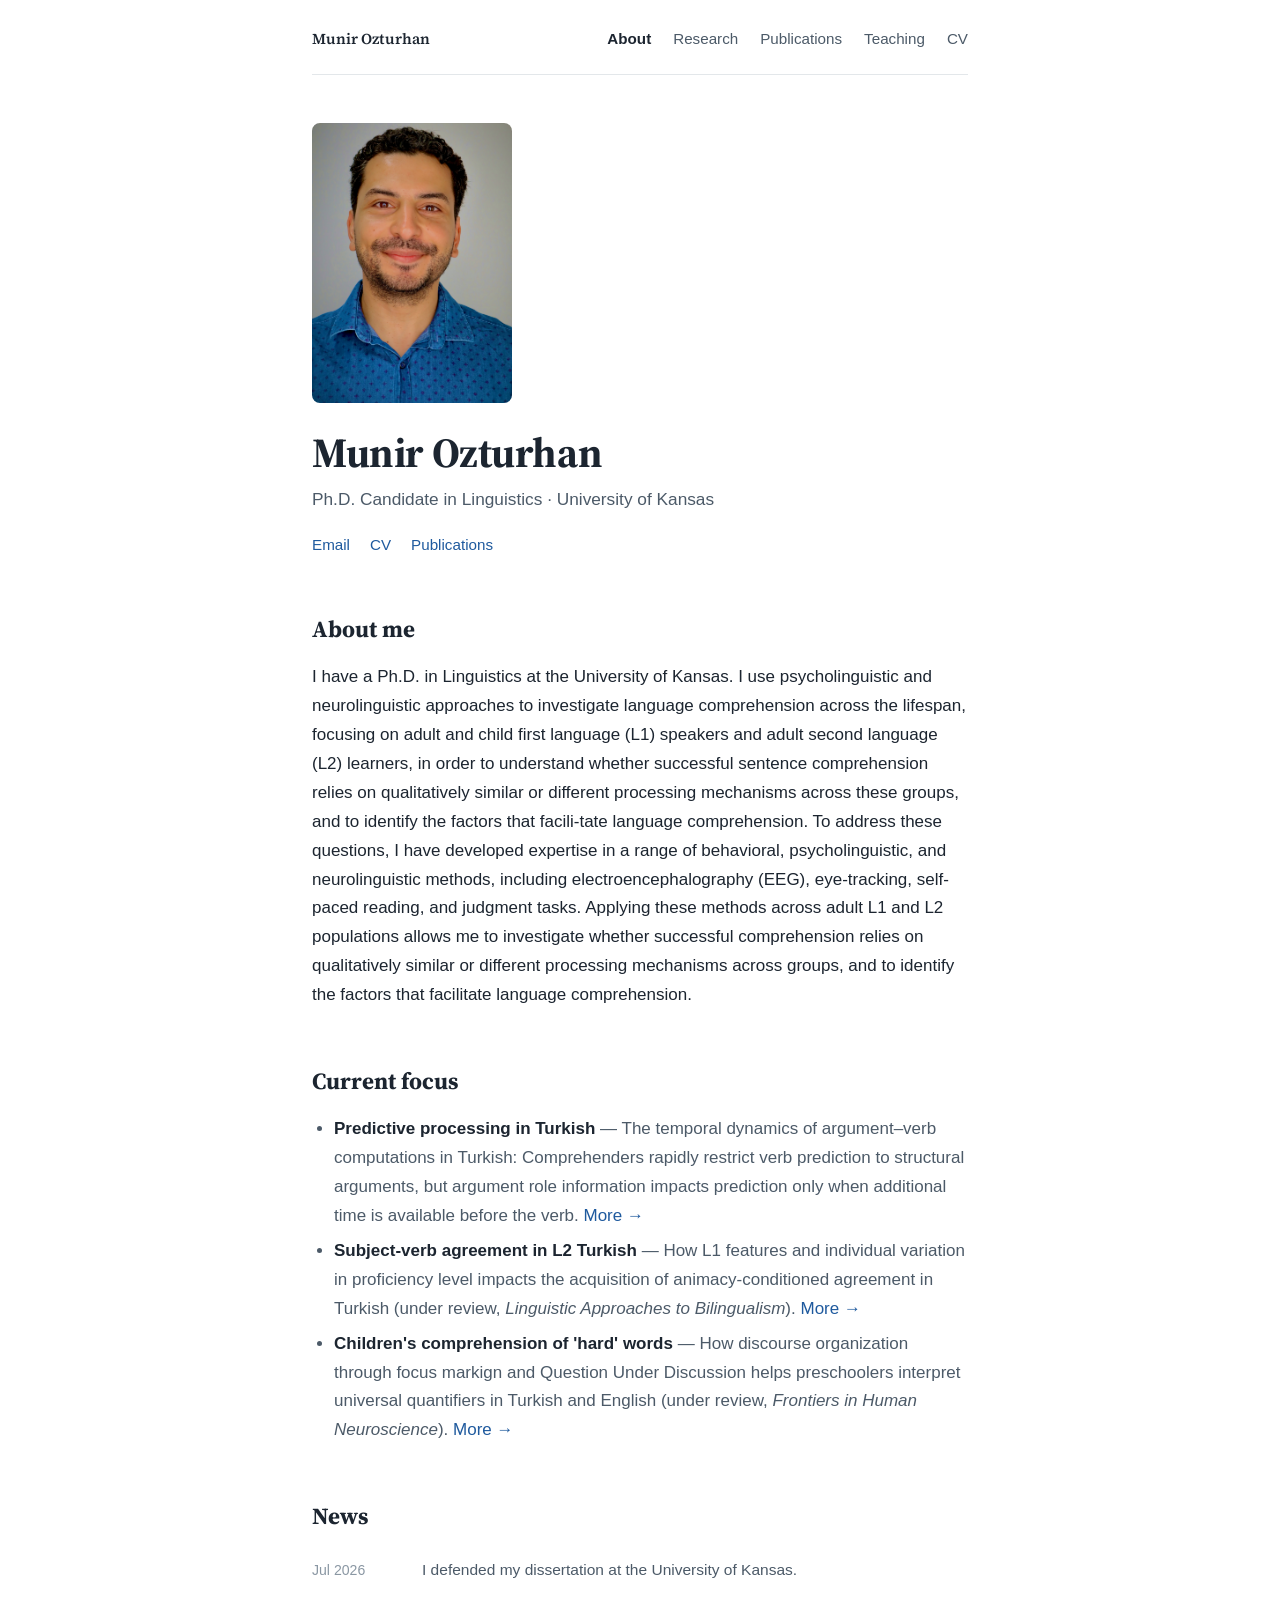
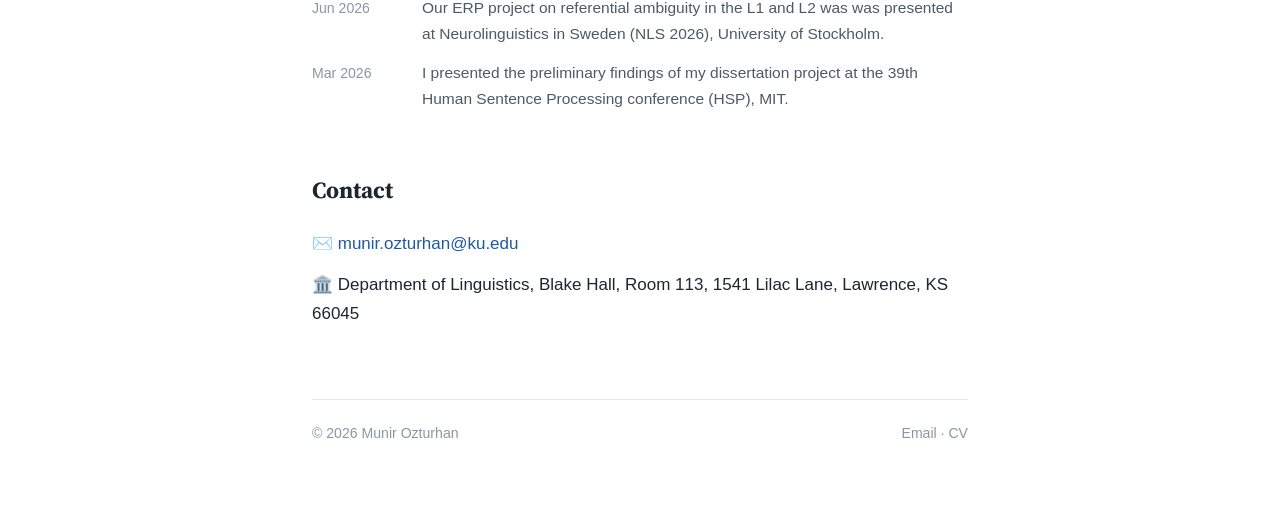
==== index.html @ 72ea75f5 "Update index.html" ====
<!DOCTYPE html>
<html lang="en">
<head>
<meta charset="UTF-8">
<meta name="viewport" content="width=device-width, initial-scale=1.0">
<title>Munir Ozturhan</title>
<meta name="description" content="Munir Ozturhan — Ph.D. in Linguistics at the University of Kansas">
<link rel="preconnect" href="https://fonts.googleapis.com">
<link rel="preconnect" href="https://fonts.gstatic.com" crossorigin>
<link href="https://fonts.googleapis.com/css2?family=Source+Serif+4:wght@600;700&display=swap" rel="stylesheet">
<link rel="stylesheet" href="style.css">
</head>
<body>
<div class="page">

<nav class="top" aria-label="Main navigation">
  <a class="home" href="index.html">Munir Ozturhan</a>
  <a href="index.html" aria-current="page">About</a>
  <a href="research.html">Research</a>
  <a href="publications.html">Publications</a>
  <a href="teaching.html">Teaching</a>
  <a href="cv.html">CV</a>
</nav>


<header class="identity">
  <img class="photo" src="Munir - Photo for website.jpg" alt="Munir Ozturhan">
  <h1>Munir Ozturhan</h1>
  <p class="role">Ph.D. Candidate in Linguistics · University of Kansas</p>
  <div class="link-row">
    <a href="mailto:munir.ozturhan@ku.edu">Email</a>
    <a href="cv.html">CV</a>
    <a href="publications.html">Publications</a>
  </div>
</header>




<h2 id="about">About me</h2>
<p>
I have a Ph.D. in Linguistics at the University of Kansas. I use psycholinguistic and neurolinguistic approaches to investigate language comprehension across the lifespan, 
focusing on adult and child first language (L1) speakers and adult second language (L2) learners, 
in order to understand whether successful sentence comprehension relies on qualitatively similar or different processing mechanisms across these groups, 
and to identify the factors that facili-tate language comprehension. 
To address these questions, I have developed expertise in a range of behavioral, psycholinguistic, and neurolinguistic methods, including electroencephalography (EEG), 
eye-tracking, self-paced reading, and judgment tasks. 
Applying these methods across adult L1 and L2 populations allows me to investigate whether successful comprehension relies on qualitatively similar or different processing mechanisms across groups, 
and to identify the factors that facilitate language comprehension. 
</p>

<h2 id="focus">Current focus</h2>
<ul class="disc">
  <li><strong>Predictive processing in Turkish</strong> — The temporal dynamics of argument–verb computations
      in Turkish: Comprehenders rapidly restrict verb prediction to structural arguments, but
      argument role information impacts prediction only when additional time is available before the
      verb. <a href="research.html#dissertation">More →</a></li>
  <li><strong>Subject-verb agreement in L2 Turkish</strong> — How L1 features and individual variation in proficiency level impacts the acquisition of
      animacy-conditioned agreement in Turkish (under review, <em>Linguistic Approaches to
      Bilingualism</em>). <a href="research.html#feature-reassembly">More →</a></li>
  <li><strong>Children's comprehension of 'hard' words </strong> — How discourse organization through focus markign and Question Under Discussion helps preschoolers interpret
      universal quantifiers in Turkish and English (under review, <em>Frontiers in Human
      Neuroscience</em>). <a href="research.html#child-quantifiers">More →</a></li>
</ul>

<h2 id="news">News</h2>
<ul class="plain news">
  <li><time datetime="2026-07">Jul 2026</time><p>I defended my dissertation at the University of Kansas.</p></li>
  <li><time datetime="2026-06">Jun 2026</time><p>Our ERP project on referential ambiguity in the L1 and L2 was was presented at Neurolinguistics in Sweden (NLS 2026), University of Stockholm.</p></li>
  <li><time datetime="2026-03">Mar 2026</time><p>I presented the preliminary findings of my dissertation project at the 39th Human Sentence Processing conference (HSP), MIT.</p></li>
</ul>

<h2 id="contact">Contact</h2>
<ul class="plain">
  <li>✉️ <a href="mailto:munir.ozturhan@ku.edu">munir.ozturhan@ku.edu</a></li>
  <li>🏛️ Department of Linguistics, Blake Hall, Room 113, 1541 Lilac Lane, Lawrence, KS 66045</li>
</ul>

<footer>
  <span>© 2026 Munir Ozturhan</span>
  <span><a href="mailto:munir.ozturhan@ku.edu">Email</a> · <a href="cv.html">CV</a></span>
</footer>

</div>
</body>
</html>
---- style.css ----
/* Munir Ozturhan — minimal academic site
   One column, one accent, quiet type. */

:root {
  --ink: #1c2530;
  --soft: #4c5a68;
  --faint: #8a97a3;
  --accent: #1f5a9e;
  --rule: #e3e7ea;
  --bg: #ffffff;
  --serif: "Source Serif 4", Georgia, "Times New Roman", serif;
  --sans: -apple-system, BlinkMacSystemFont, "Segoe UI", Roboto, "Helvetica Neue", Arial, sans-serif;
}

* { box-sizing: border-box; margin: 0; padding: 0; }

body {
  font-family: var(--sans);
  font-size: 17px;
  line-height: 1.7;
  color: var(--ink);
  background: var(--bg);
}

.page {
  max-width: 700px;
  margin: 0 auto;
  padding: 0 22px 80px;
}

a { color: var(--accent); text-decoration: none; }
a:hover { text-decoration: underline; text-underline-offset: 3px; }
a:focus-visible { outline: 2px solid var(--accent); outline-offset: 3px; }

/* Nav */
nav.top {
  display: flex;
  gap: 8px 22px;
  flex-wrap: wrap;
  align-items: baseline;
  padding: 26px 0 22px;
  border-bottom: 1px solid var(--rule);
  margin-bottom: 48px;
  font-size: 0.95rem;
}
nav.top .home { font-family: var(--serif); font-weight: 600; color: var(--ink); margin-right: auto; }
nav.top .home:hover { text-decoration: none; color: var(--accent); }
nav.top a { color: var(--soft); }
nav.top a[aria-current="page"] { color: var(--ink); font-weight: 600; }
nav.top a:hover { color: var(--accent); }

/* Header block on home */
.identity { margin-bottom: 8px; }
.identity img.photo {
  width: 200px;
  height: 280px;
  object-fit: cover;
  border-radius: 8px;
  display: block;
  margin-bottom: 26px;
}
.identity .photo-placeholder {
  width: 200px; height: 280px;
  border-radius: 8px;
  border: 1px dashed var(--rule);
  display: flex; align-items: center; justify-content: center;
  text-align: center;
  color: var(--faint);
  font-size: 0.78rem;
  padding: 10px;
  margin-bottom: 26px;
}
h1 {
  font-family: var(--serif);
  font-weight: 700;
  font-size: clamp(2rem, 5vw, 2.6rem);
  line-height: 1.15;
  letter-spacing: -0.01em;
}
p.role {
  margin-top: 8px;
  font-size: 1.08rem;
  color: var(--soft);
}
.link-row {
  margin-top: 18px;
  display: flex;
  gap: 8px 20px;
  flex-wrap: wrap;
  font-size: 0.95rem;
}

/* Sections */
h2 {
  font-family: var(--serif);
  font-weight: 700;
  font-size: 1.45rem;
  margin: 52px 0 14px;
}
h3 {
  font-family: var(--serif);
  font-weight: 600;
  font-size: 1.12rem;
  margin: 34px 0 8px;
}
p + p { margin-top: 14px; }
.muted { color: var(--soft); }
.small { font-size: 0.9rem; color: var(--faint); }
em.finding { font-style: normal; font-weight: 600; }

ul.plain { list-style: none; }
ul.plain li { padding: 6px 0; }
ul.disc { padding-left: 22px; }
ul.disc li { margin: 6px 0; color: var(--soft); }
ul.disc li strong { color: var(--ink); }

/* News */
.news li { display: grid; grid-template-columns: 96px 1fr; gap: 14px; padding: 7px 0; }
.news time { color: var(--faint); font-size: 0.88rem; padding-top: 2px; white-space: nowrap; }
.news p { color: var(--soft); font-size: 0.97rem; }

/* Publications */
.pub { margin: 0 0 20px; }
.pub .title { font-family: var(--serif); font-weight: 600; }
.pub .meta { color: var(--soft); font-size: 0.95rem; }
.pub .meta .me { font-weight: 600; color: var(--ink); }
.pub .meta .status { color: var(--accent); font-size: 0.85rem; }
.pub .links { font-size: 0.88rem; }

/* Project entries */
.project { margin-bottom: 40px; }
.project .facts { color: var(--faint); font-size: 0.88rem; margin-bottom: 8px; }

/* Teaching table-ish lists */
.course { display: grid; grid-template-columns: 128px 1fr; gap: 14px; padding: 8px 0; border-bottom: 1px solid var(--rule); font-size: 0.97rem; }
.course:last-child { border-bottom: none; }
.course .code { color: var(--faint); white-space: nowrap; }
.course .terms { color: var(--soft); font-size: 0.9rem; }

/* CV */
.btn {
  display: inline-block;
  border: 1px solid var(--accent);
  border-radius: 6px;
  padding: 9px 18px;
  font-size: 0.93rem;
  margin: 4px 10px 4px 0;
}
.btn:hover { background: var(--accent); color: #fff; text-decoration: none; }
.cv-frame {
  width: 100%;
  height: 80vh;
  border: 1px solid var(--rule);
  border-radius: 6px;
  margin-top: 22px;
}

/* Footer */
footer {
  margin-top: 64px;
  padding-top: 22px;
  border-top: 1px solid var(--rule);
  font-size: 0.88rem;
  color: var(--faint);
  display: flex;
  justify-content: space-between;
  gap: 10px 20px;
  flex-wrap: wrap;
}
footer a { color: var(--faint); }
footer a:hover { color: var(--accent); }

@media (max-width: 560px) {
  .news li { grid-template-columns: 1fr; gap: 0; }
  .course { grid-template-columns: 1fr; gap: 2px; }
}
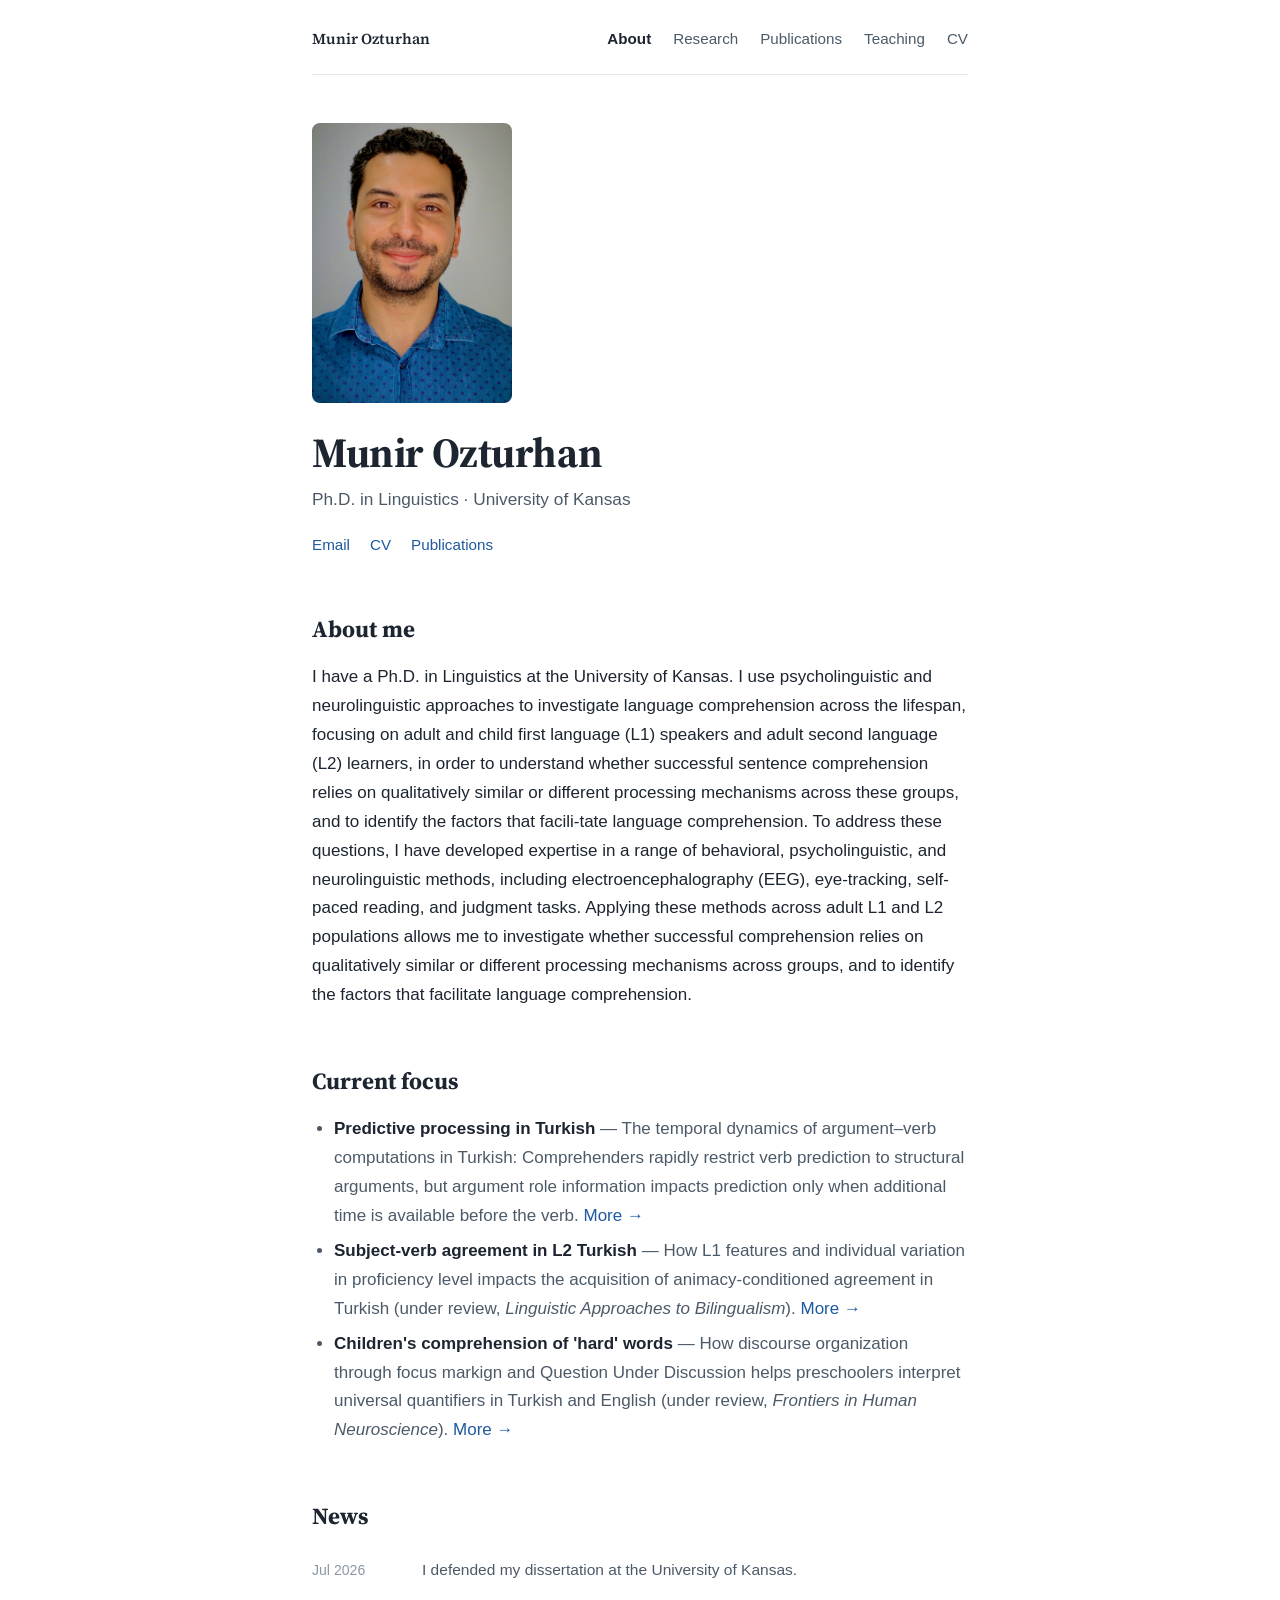
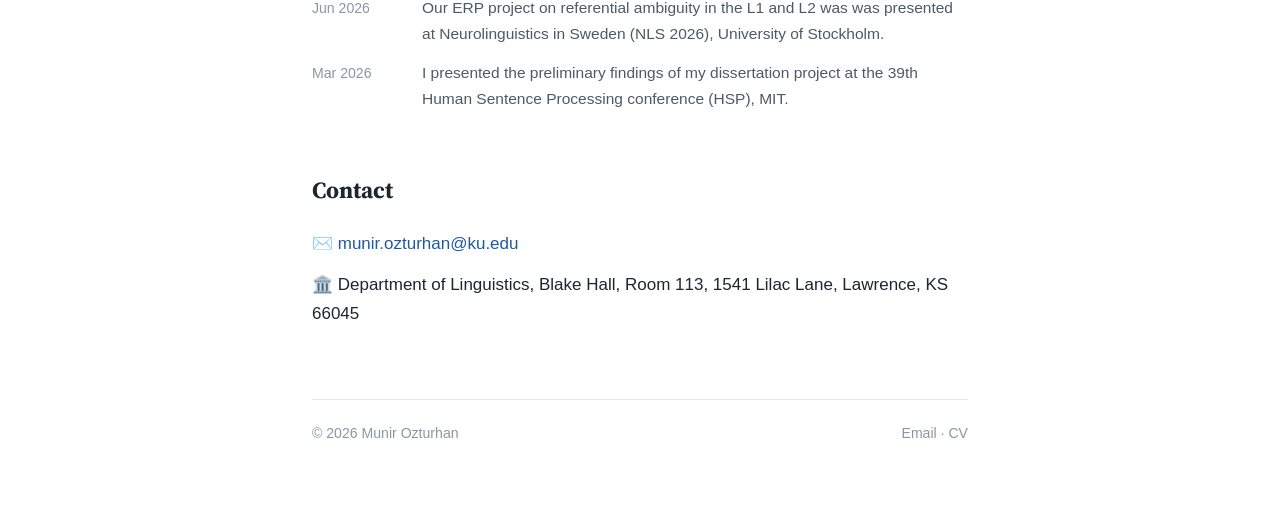
==== commit b6a05e25: "Update index.html" ====
--- a/index.html
+++ b/index.html
@@ -26,7 +26,7 @@
 <header class="identity">
   <img class="photo" src="Munir - Photo for website.jpg" alt="Munir Ozturhan">
   <h1>Munir Ozturhan</h1>
-  <p class="role">Ph.D. Candidate in Linguistics · University of Kansas</p>
+  <p class="role">Ph.D. in Linguistics · University of Kansas</p>
   <div class="link-row">
     <a href="mailto:munir.ozturhan@ku.edu">Email</a>
     <a href="cv.html">CV</a>
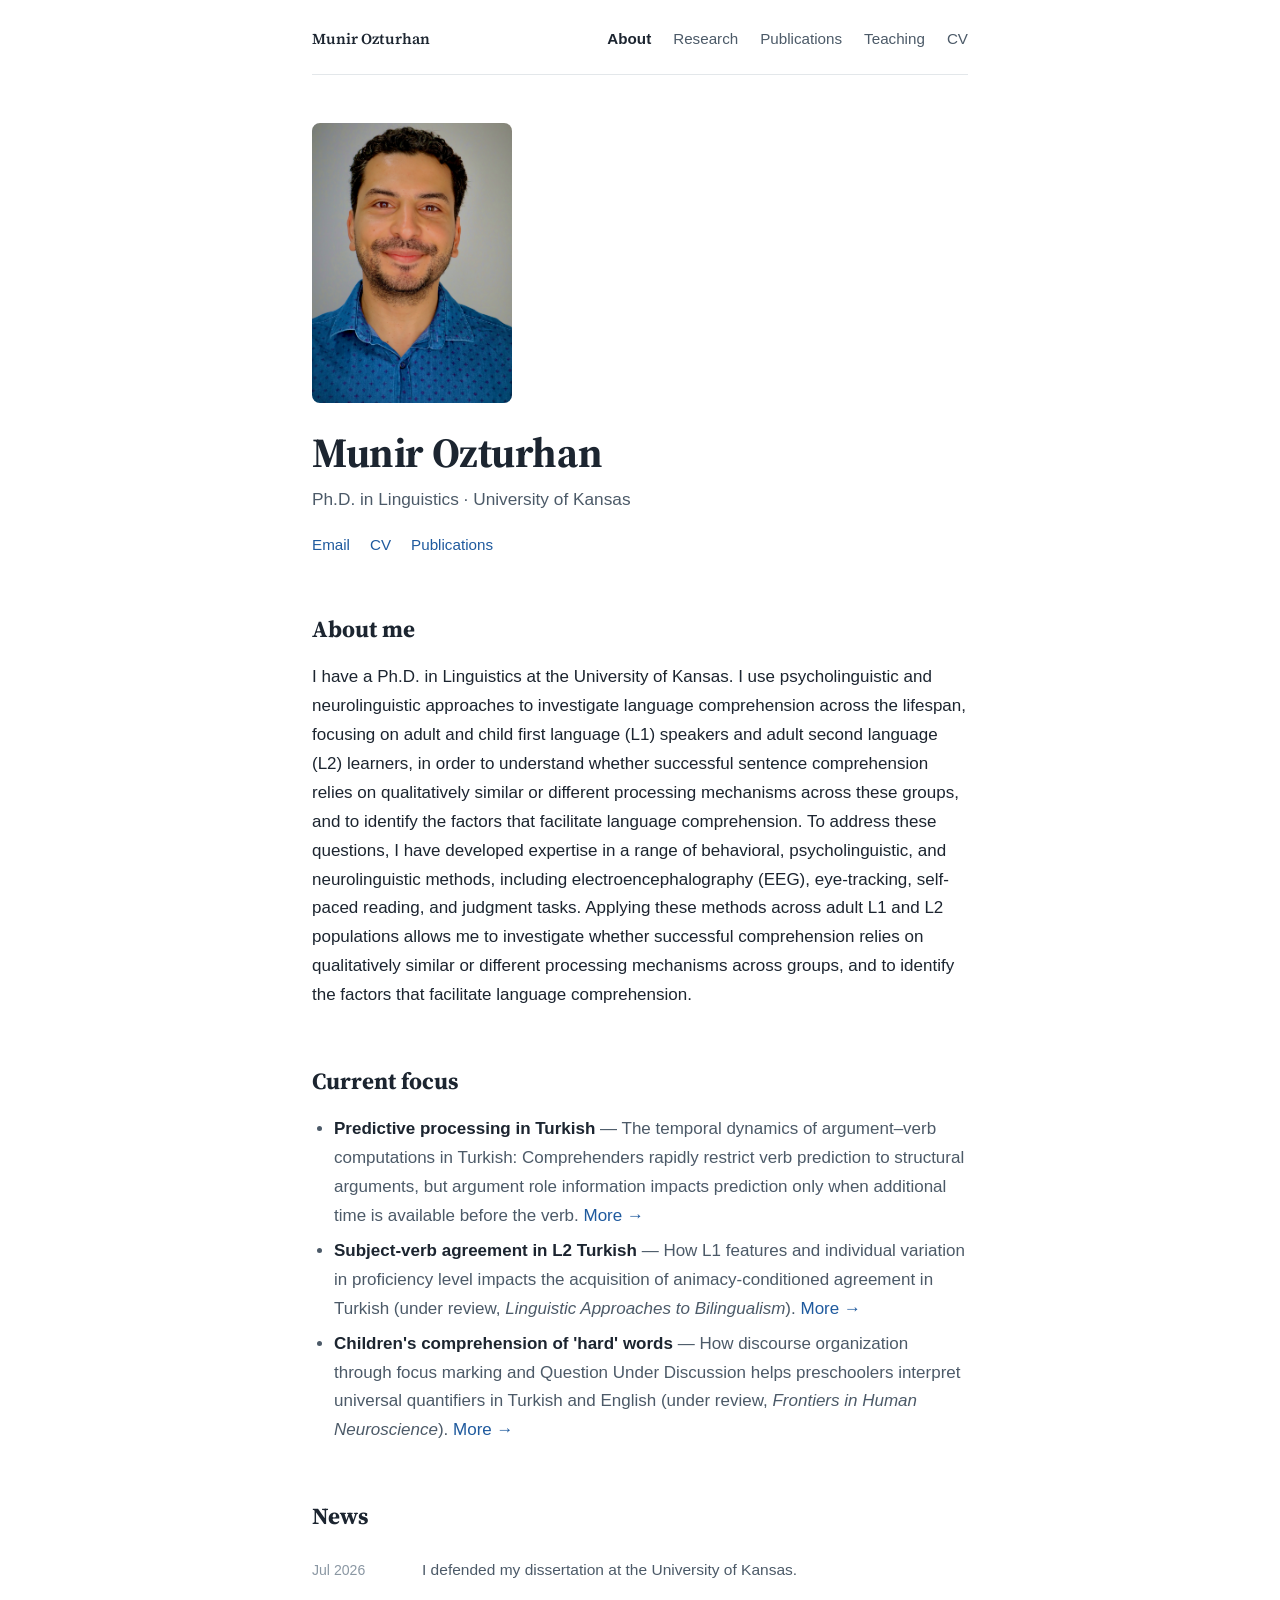
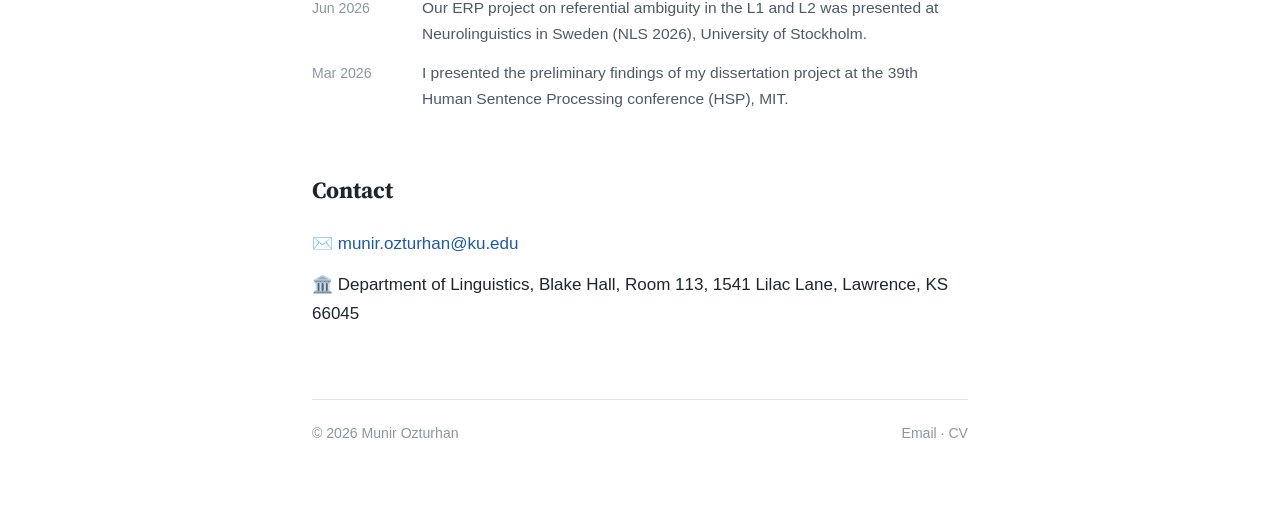
==== commit 8d0c5c8c: "Update index.html" ====
--- a/index.html
+++ b/index.html
@@ -42,7 +42,7 @@
 I have a Ph.D. in Linguistics at the University of Kansas. I use psycholinguistic and neurolinguistic approaches to investigate language comprehension across the lifespan, 
 focusing on adult and child first language (L1) speakers and adult second language (L2) learners, 
 in order to understand whether successful sentence comprehension relies on qualitatively similar or different processing mechanisms across these groups, 
-and to identify the factors that facili-tate language comprehension. 
+and to identify the factors that facilitate language comprehension. 
 To address these questions, I have developed expertise in a range of behavioral, psycholinguistic, and neurolinguistic methods, including electroencephalography (EEG), 
 eye-tracking, self-paced reading, and judgment tasks. 
 Applying these methods across adult L1 and L2 populations allows me to investigate whether successful comprehension relies on qualitatively similar or different processing mechanisms across groups, 
@@ -58,7 +58,7 @@
   <li><strong>Subject-verb agreement in L2 Turkish</strong> — How L1 features and individual variation in proficiency level impacts the acquisition of
       animacy-conditioned agreement in Turkish (under review, <em>Linguistic Approaches to
       Bilingualism</em>). <a href="research.html#feature-reassembly">More →</a></li>
-  <li><strong>Children's comprehension of 'hard' words </strong> — How discourse organization through focus markign and Question Under Discussion helps preschoolers interpret
+  <li><strong>Children's comprehension of 'hard' words </strong> — How discourse organization through focus marking and Question Under Discussion helps preschoolers interpret
       universal quantifiers in Turkish and English (under review, <em>Frontiers in Human
       Neuroscience</em>). <a href="research.html#child-quantifiers">More →</a></li>
 </ul>
@@ -66,7 +66,7 @@
 <h2 id="news">News</h2>
 <ul class="plain news">
   <li><time datetime="2026-07">Jul 2026</time><p>I defended my dissertation at the University of Kansas.</p></li>
-  <li><time datetime="2026-06">Jun 2026</time><p>Our ERP project on referential ambiguity in the L1 and L2 was was presented at Neurolinguistics in Sweden (NLS 2026), University of Stockholm.</p></li>
+  <li><time datetime="2026-06">Jun 2026</time><p>Our ERP project on referential ambiguity in the L1 and L2 was presented at Neurolinguistics in Sweden (NLS 2026), University of Stockholm.</p></li>
   <li><time datetime="2026-03">Mar 2026</time><p>I presented the preliminary findings of my dissertation project at the 39th Human Sentence Processing conference (HSP), MIT.</p></li>
 </ul>
 
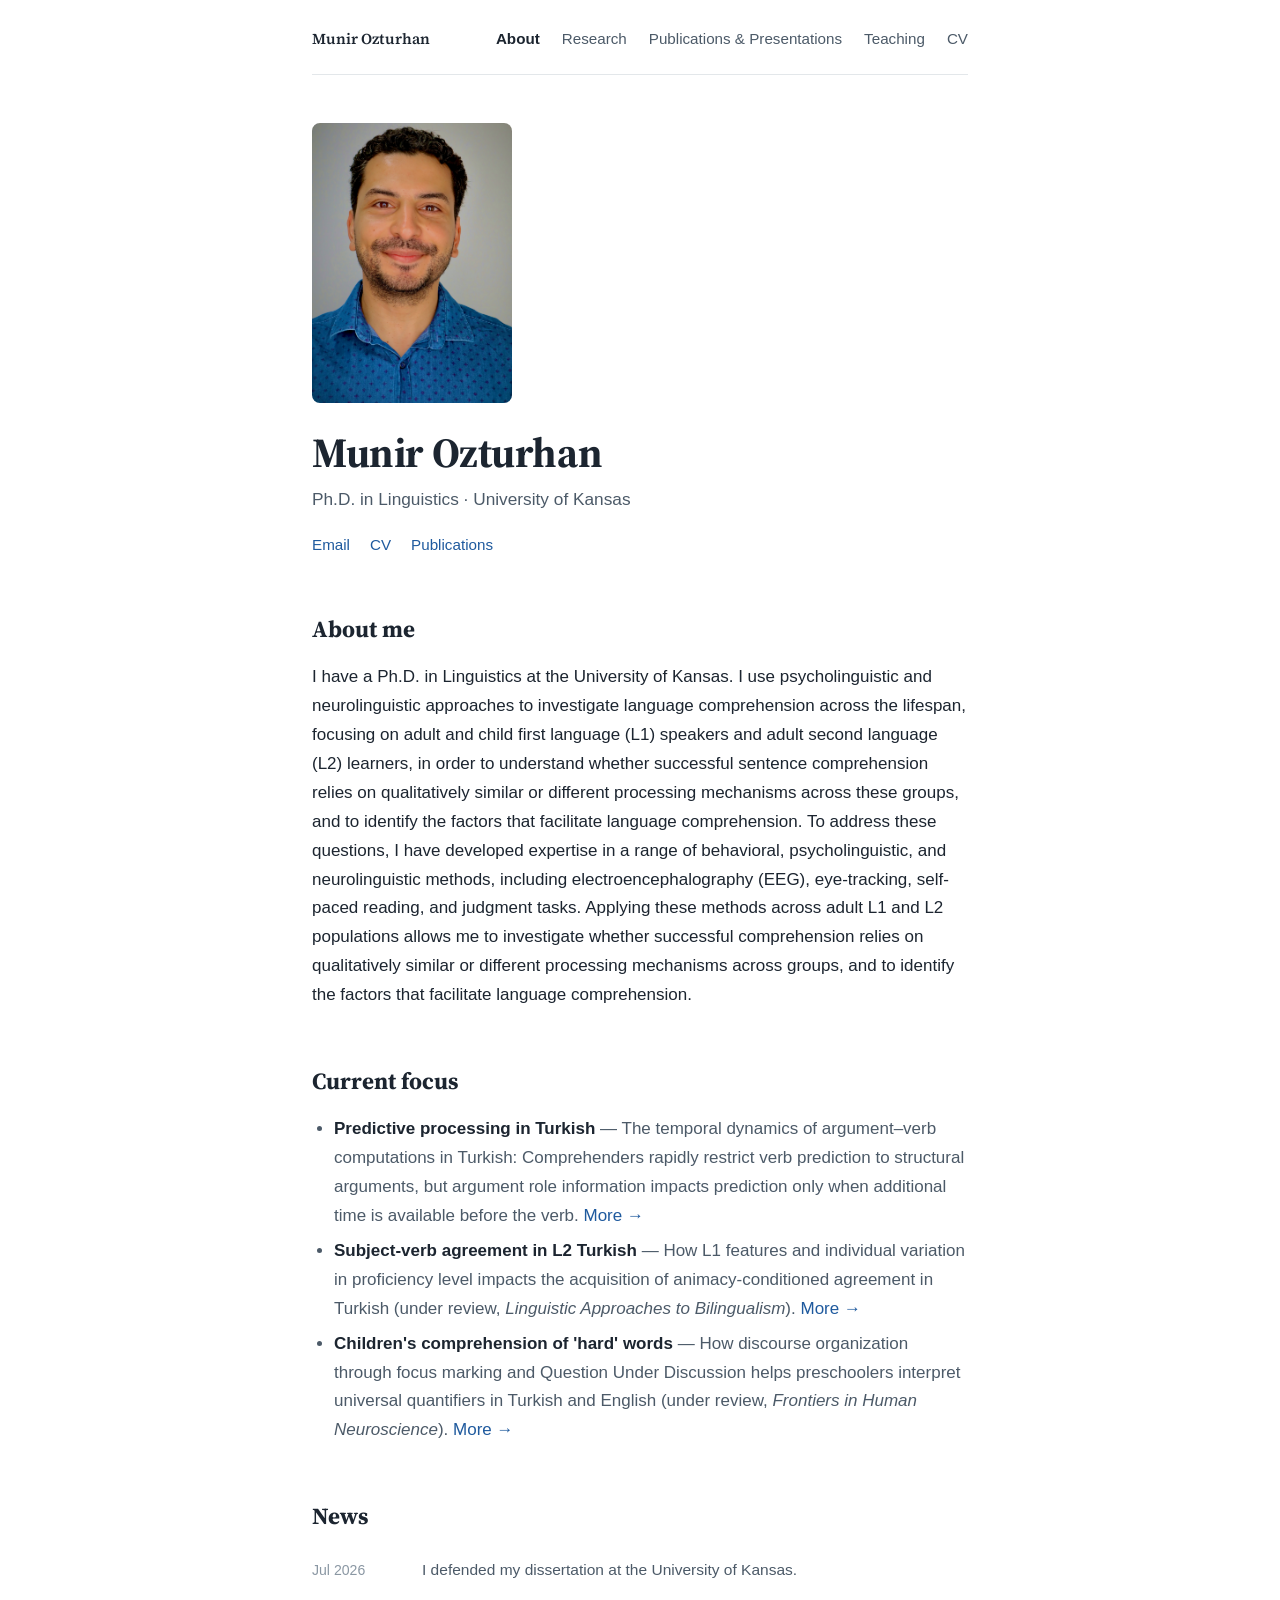
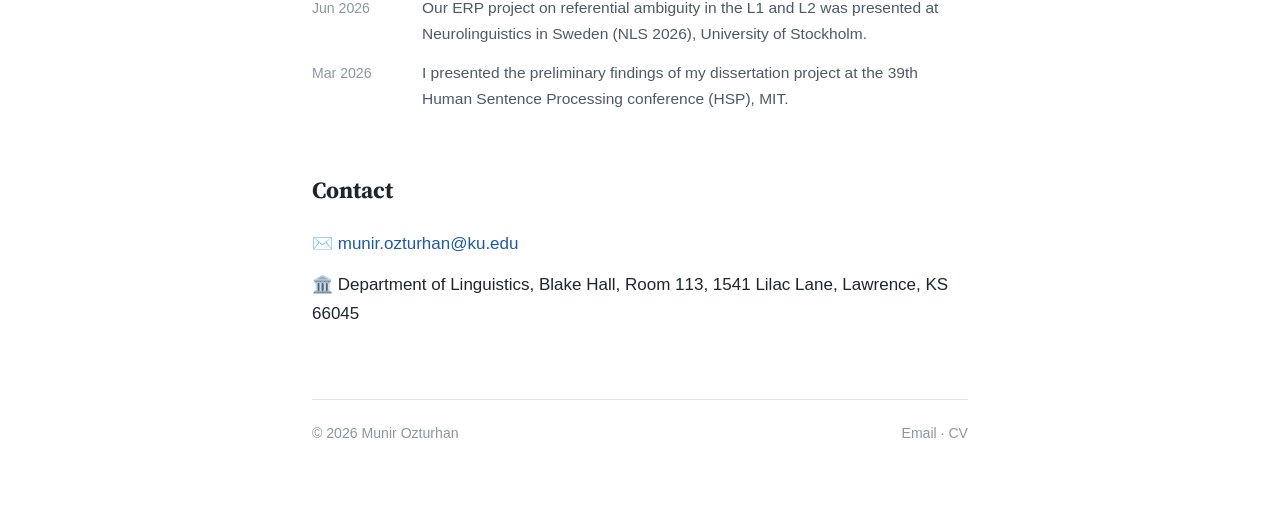
==== commit 363bfe4f: "Update index.html" ====
--- a/index.html
+++ b/index.html
@@ -17,7 +17,7 @@
   <a class="home" href="index.html">Munir Ozturhan</a>
   <a href="index.html" aria-current="page">About</a>
   <a href="research.html">Research</a>
-  <a href="publications.html">Publications</a>
+  <a href="publications.html">Publications & Presentations</a>
   <a href="teaching.html">Teaching</a>
   <a href="cv.html">CV</a>
 </nav>
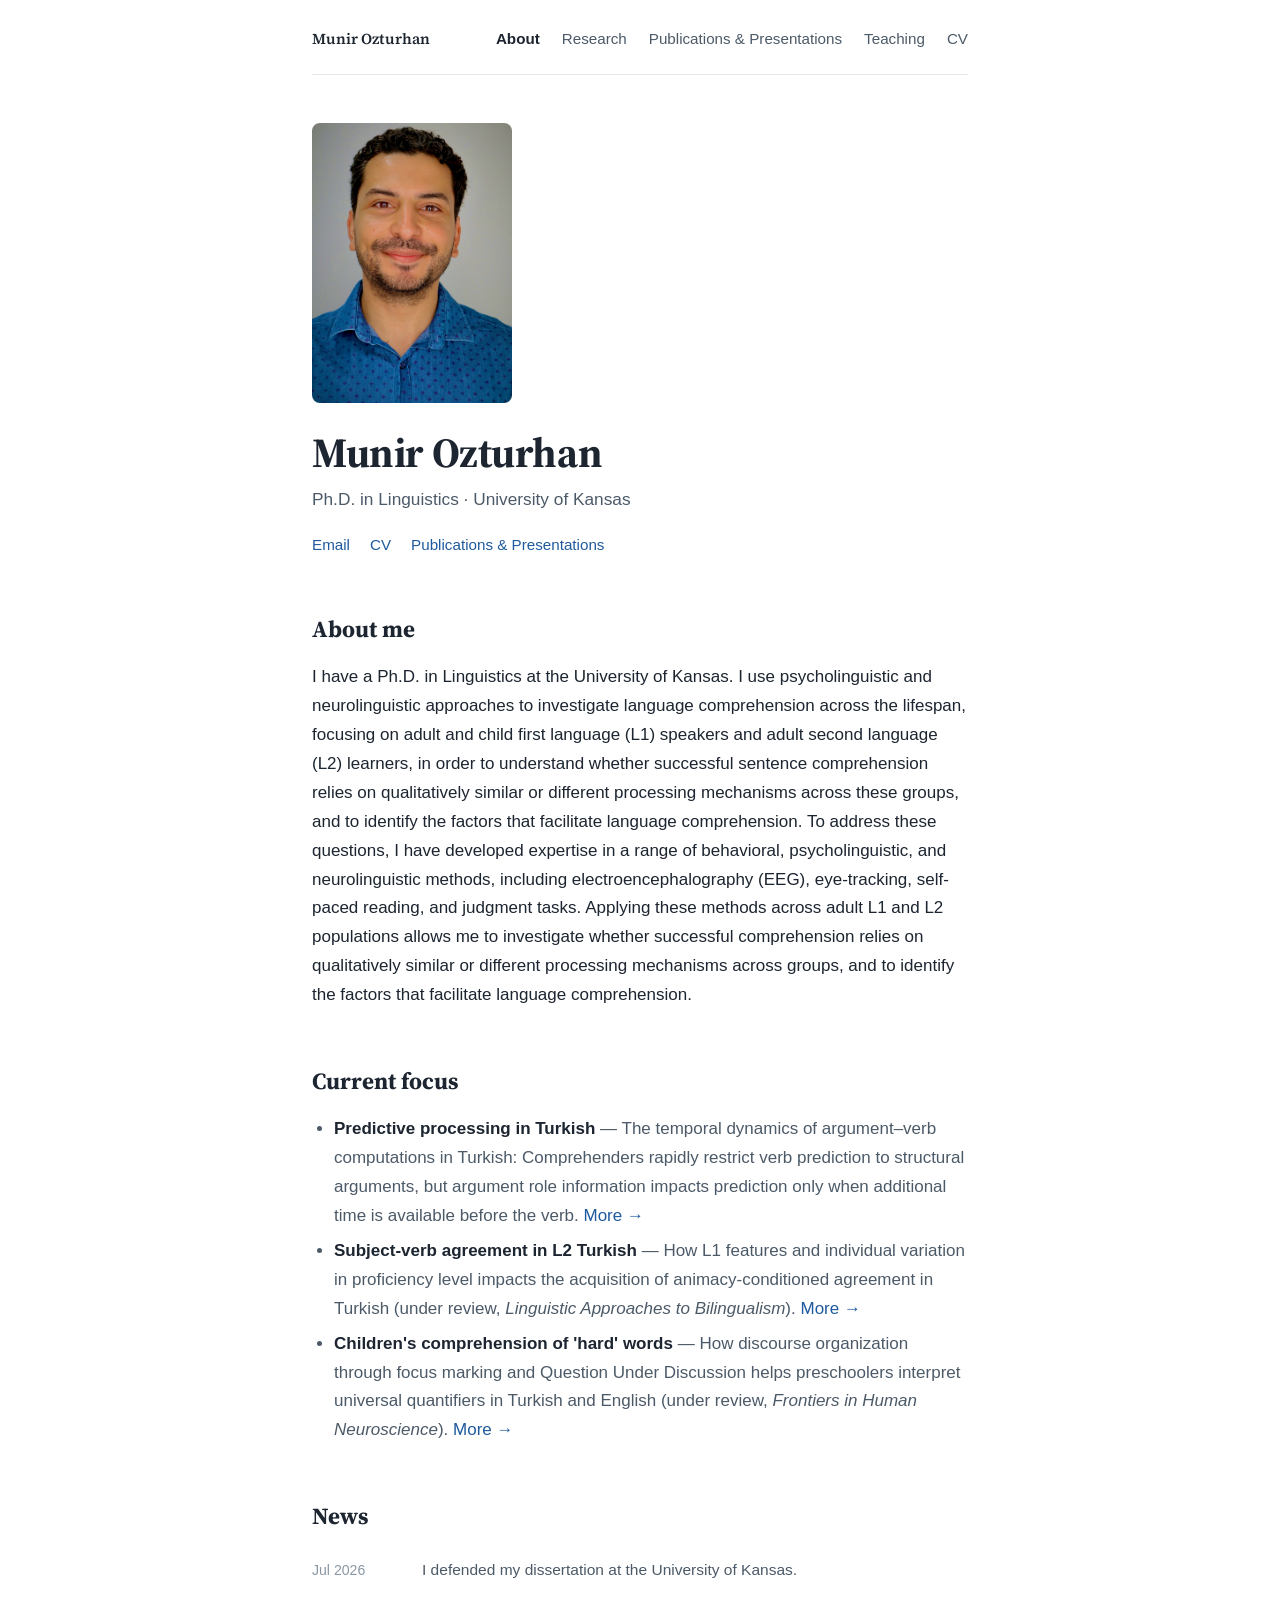
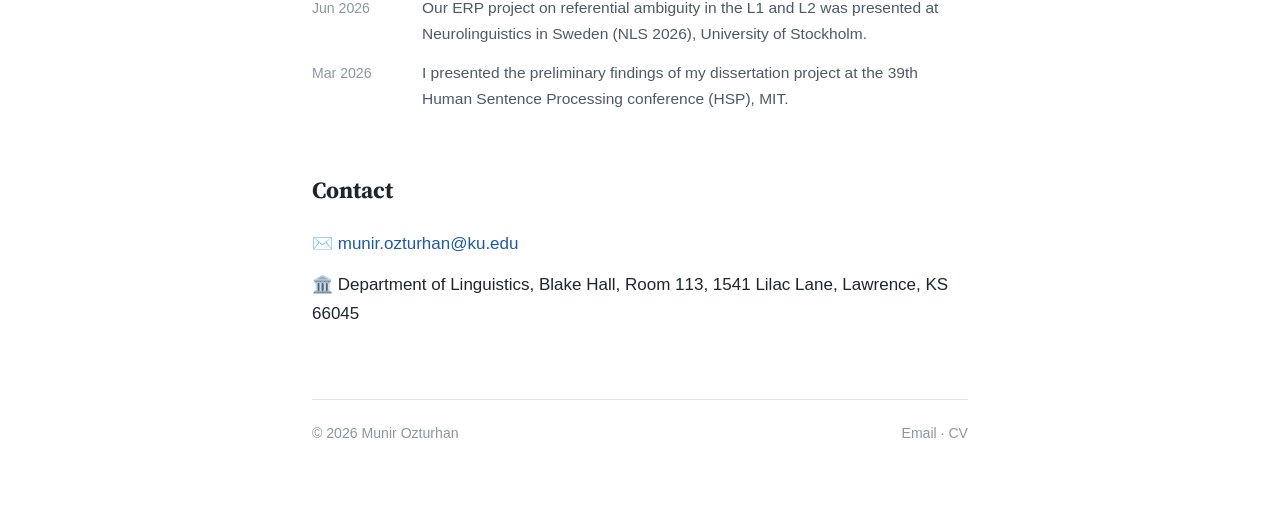
==== commit e1179e34: "Update index.html" ====
--- a/index.html
+++ b/index.html
@@ -30,7 +30,7 @@
   <div class="link-row">
     <a href="mailto:munir.ozturhan@ku.edu">Email</a>
     <a href="cv.html">CV</a>
-    <a href="publications.html">Publications</a>
+    <a href="publications.html">Publications & Presentations</a>
   </div>
 </header>
 
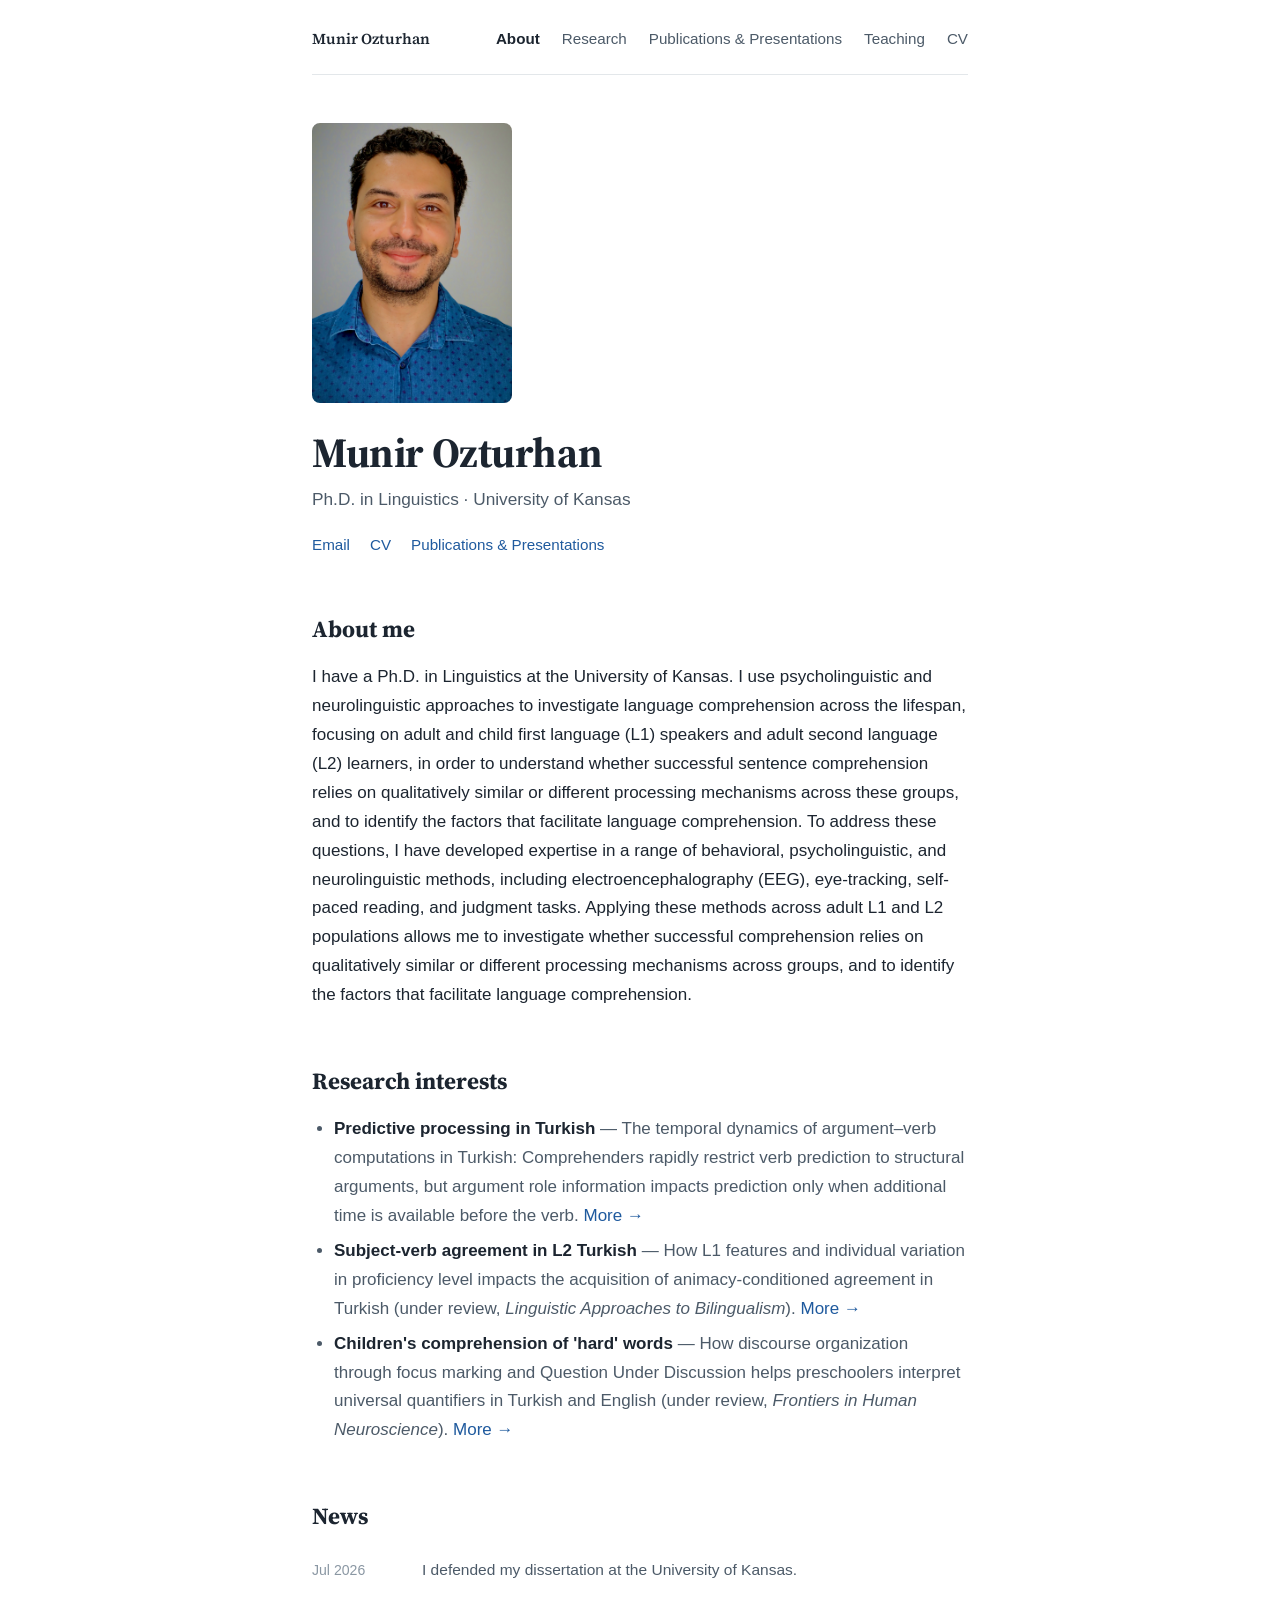
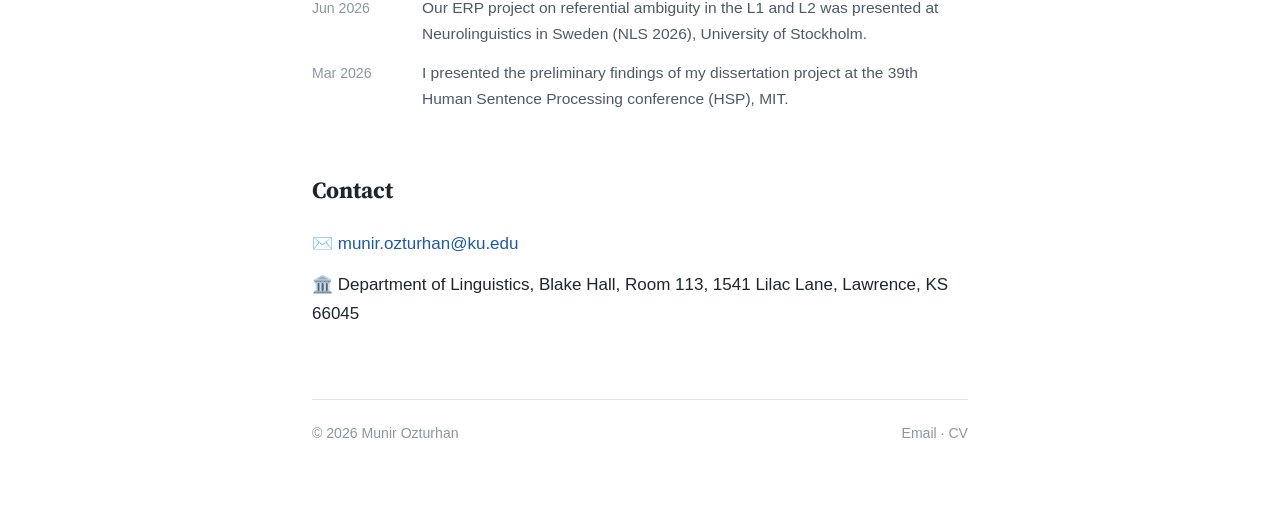
==== commit fb495cce: "Update index.html" ====
--- a/index.html
+++ b/index.html
@@ -49,7 +49,7 @@
 and to identify the factors that facilitate language comprehension. 
 </p>
 
-<h2 id="focus">Current focus</h2>
+<h2 id="focus">Research interests</h2>
 <ul class="disc">
   <li><strong>Predictive processing in Turkish</strong> — The temporal dynamics of argument–verb computations
       in Turkish: Comprehenders rapidly restrict verb prediction to structural arguments, but
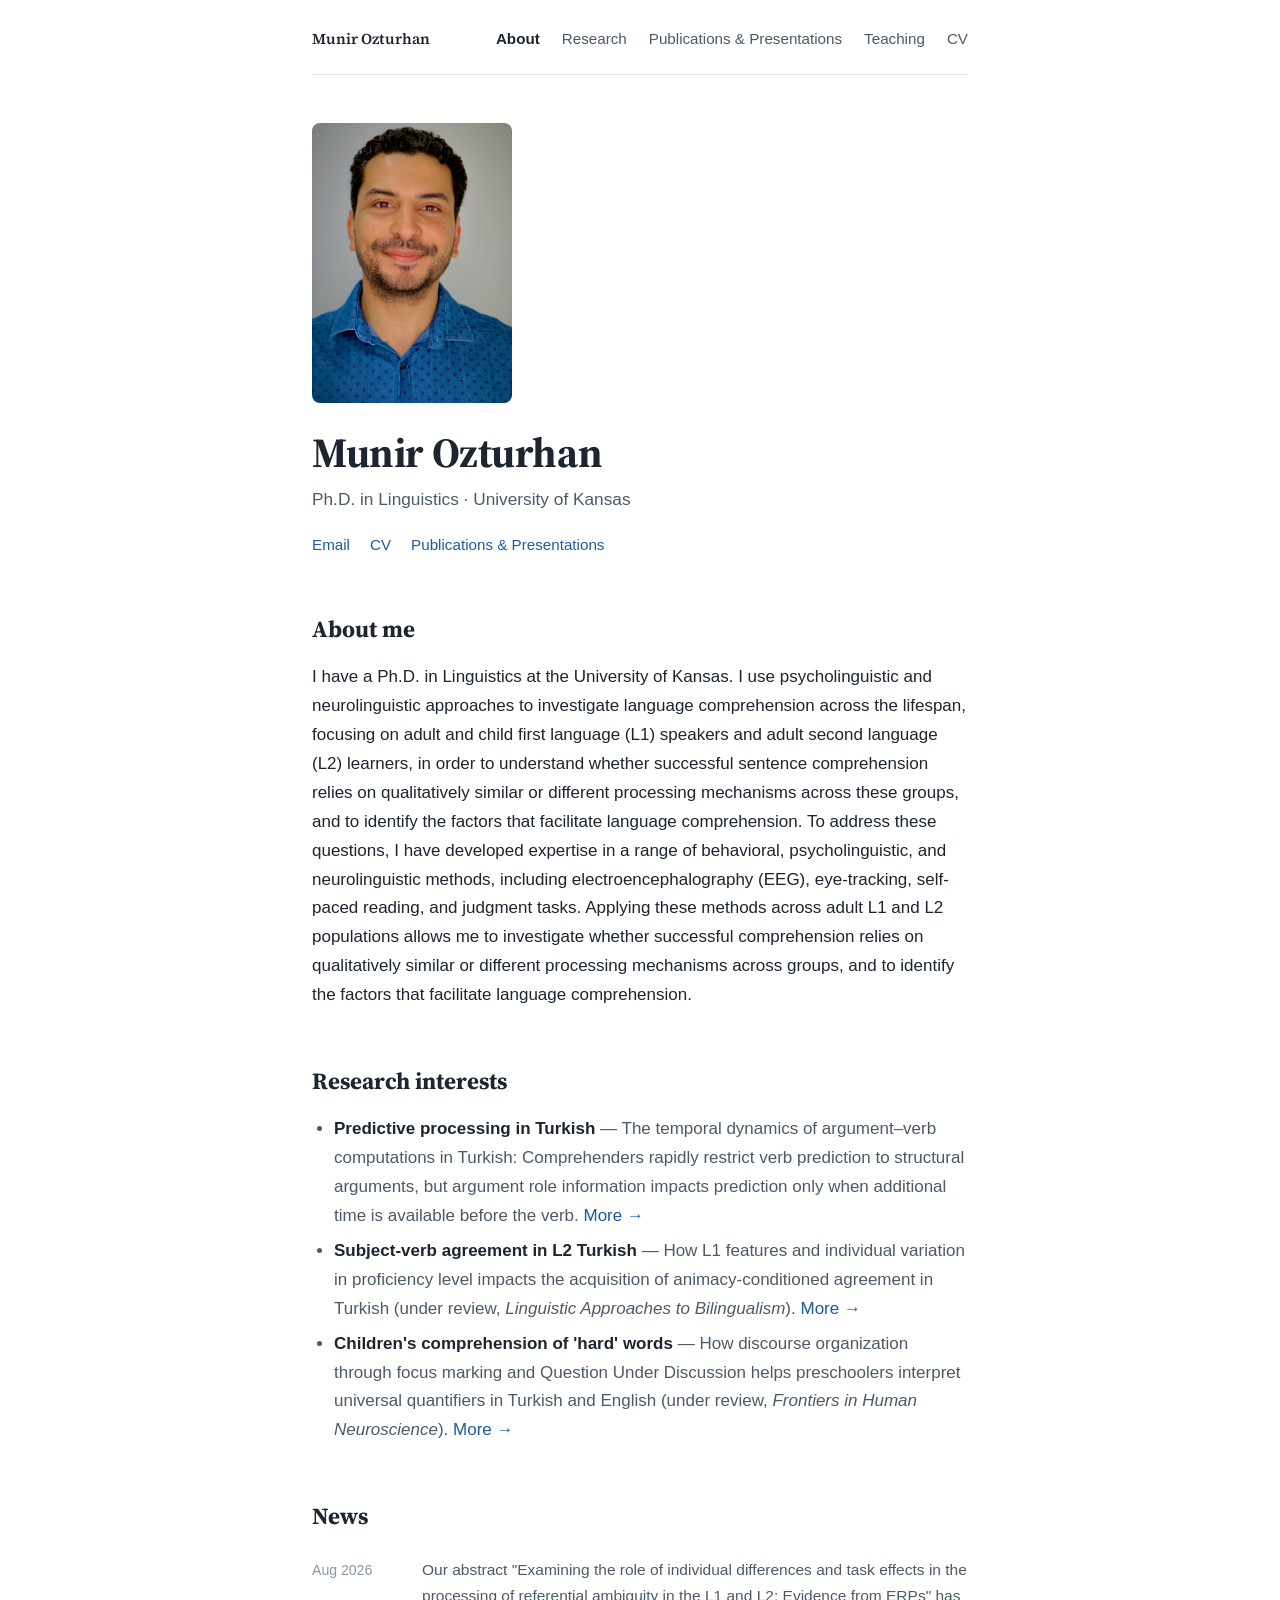
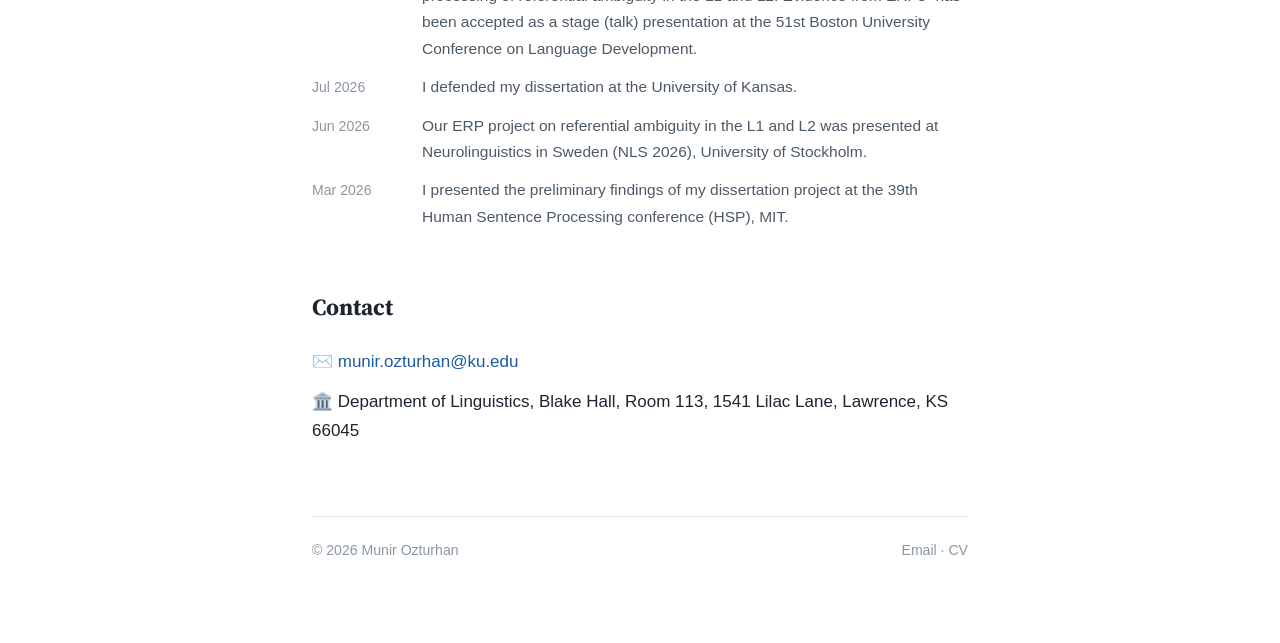
==== commit ef6a6202: "Update index.html" ====
--- a/index.html
+++ b/index.html
@@ -65,6 +65,8 @@
 
 <h2 id="news">News</h2>
 <ul class="plain news">
+  
+  <li><time datetime="2026-08">Aug 2026</time><p>Our abstract "Examining the role of individual differences and task effects in the processing of referential ambiguity in the L1 and L2: Evidence from ERPs" has been accepted as a stage (talk) presentation at the 51st Boston University Conference on Language Development.</p></li>
   <li><time datetime="2026-07">Jul 2026</time><p>I defended my dissertation at the University of Kansas.</p></li>
   <li><time datetime="2026-06">Jun 2026</time><p>Our ERP project on referential ambiguity in the L1 and L2 was presented at Neurolinguistics in Sweden (NLS 2026), University of Stockholm.</p></li>
   <li><time datetime="2026-03">Mar 2026</time><p>I presented the preliminary findings of my dissertation project at the 39th Human Sentence Processing conference (HSP), MIT.</p></li>
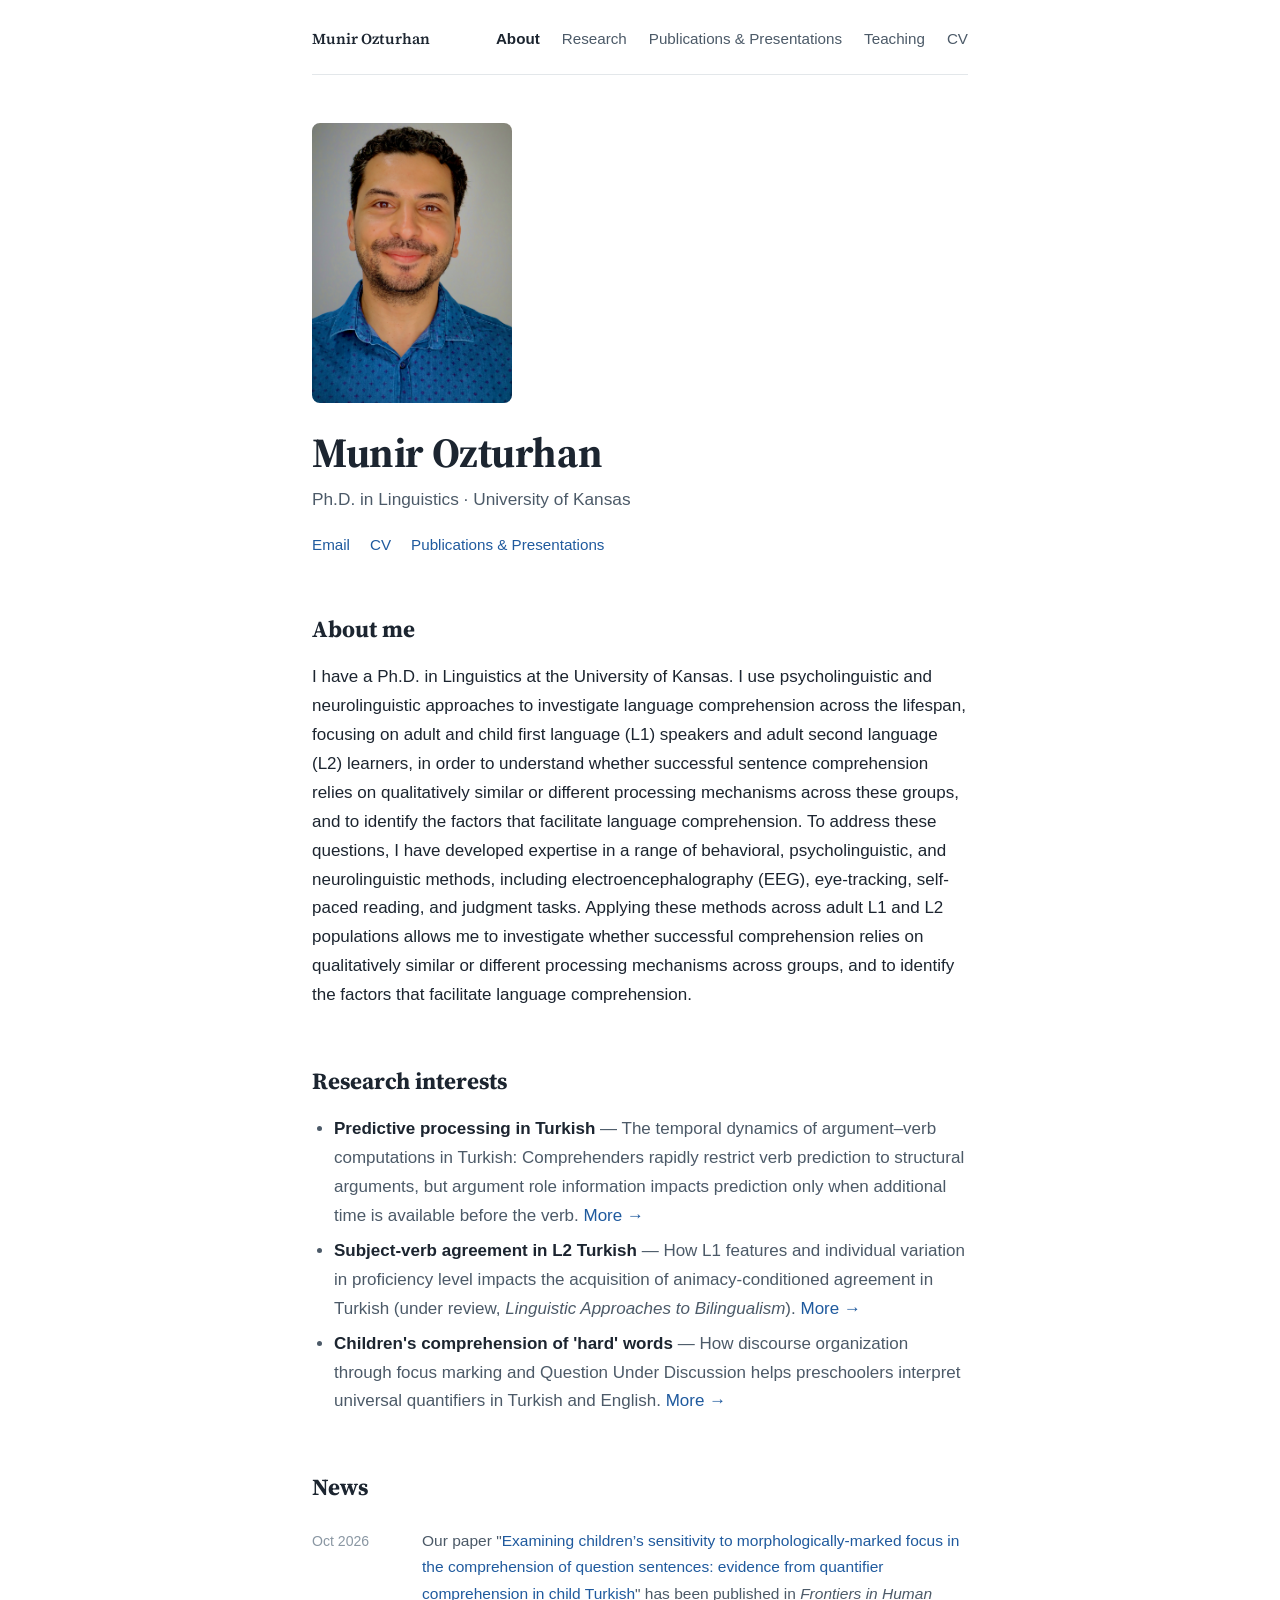
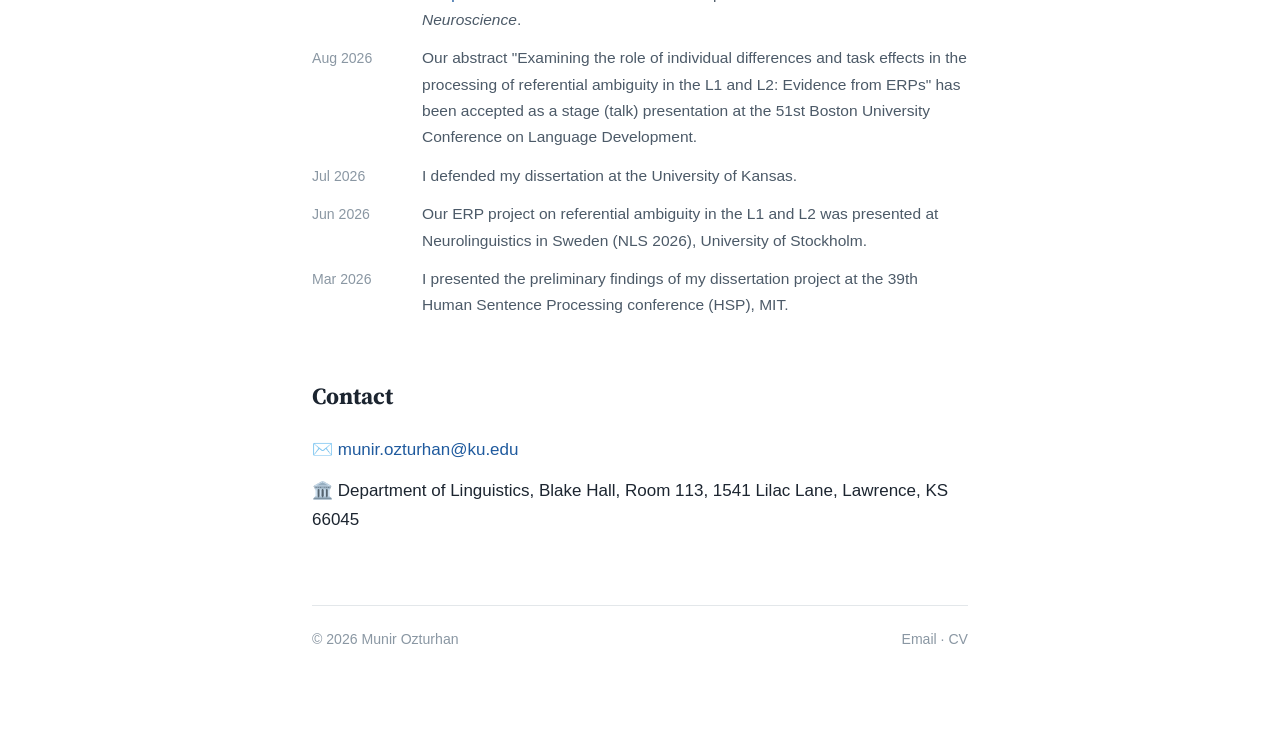
==== commit ee6048d7: "Update index.html" ====
--- a/index.html
+++ b/index.html
@@ -59,13 +59,15 @@
       animacy-conditioned agreement in Turkish (under review, <em>Linguistic Approaches to
       Bilingualism</em>). <a href="research.html#feature-reassembly">More →</a></li>
   <li><strong>Children's comprehension of 'hard' words </strong> — How discourse organization through focus marking and Question Under Discussion helps preschoolers interpret
-      universal quantifiers in Turkish and English (under review, <em>Frontiers in Human
-      Neuroscience</em>). <a href="research.html#child-quantifiers">More →</a></li>
+      universal quantifiers in Turkish and English. <a href="research.html#child-quantifiers">More →</a></li>
 </ul>
 
 <h2 id="news">News</h2>
 <ul class="plain news">
-  
+  <li>
+  <time datetime="2026-10">Oct 2026</time>
+  <p>Our paper "<a href="https://doi.org/10.3389/fnhum.2026.1914200" target="_blank" rel="noopener">Examining children’s sensitivity to morphologically-marked focus in the comprehension of question sentences: evidence from quantifier comprehension in child Turkish</a>" has been published in <em>Frontiers in Human Neuroscience</em>.</p>
+</li>
   <li><time datetime="2026-08">Aug 2026</time><p>Our abstract "Examining the role of individual differences and task effects in the processing of referential ambiguity in the L1 and L2: Evidence from ERPs" has been accepted as a stage (talk) presentation at the 51st Boston University Conference on Language Development.</p></li>
   <li><time datetime="2026-07">Jul 2026</time><p>I defended my dissertation at the University of Kansas.</p></li>
   <li><time datetime="2026-06">Jun 2026</time><p>Our ERP project on referential ambiguity in the L1 and L2 was presented at Neurolinguistics in Sweden (NLS 2026), University of Stockholm.</p></li>
